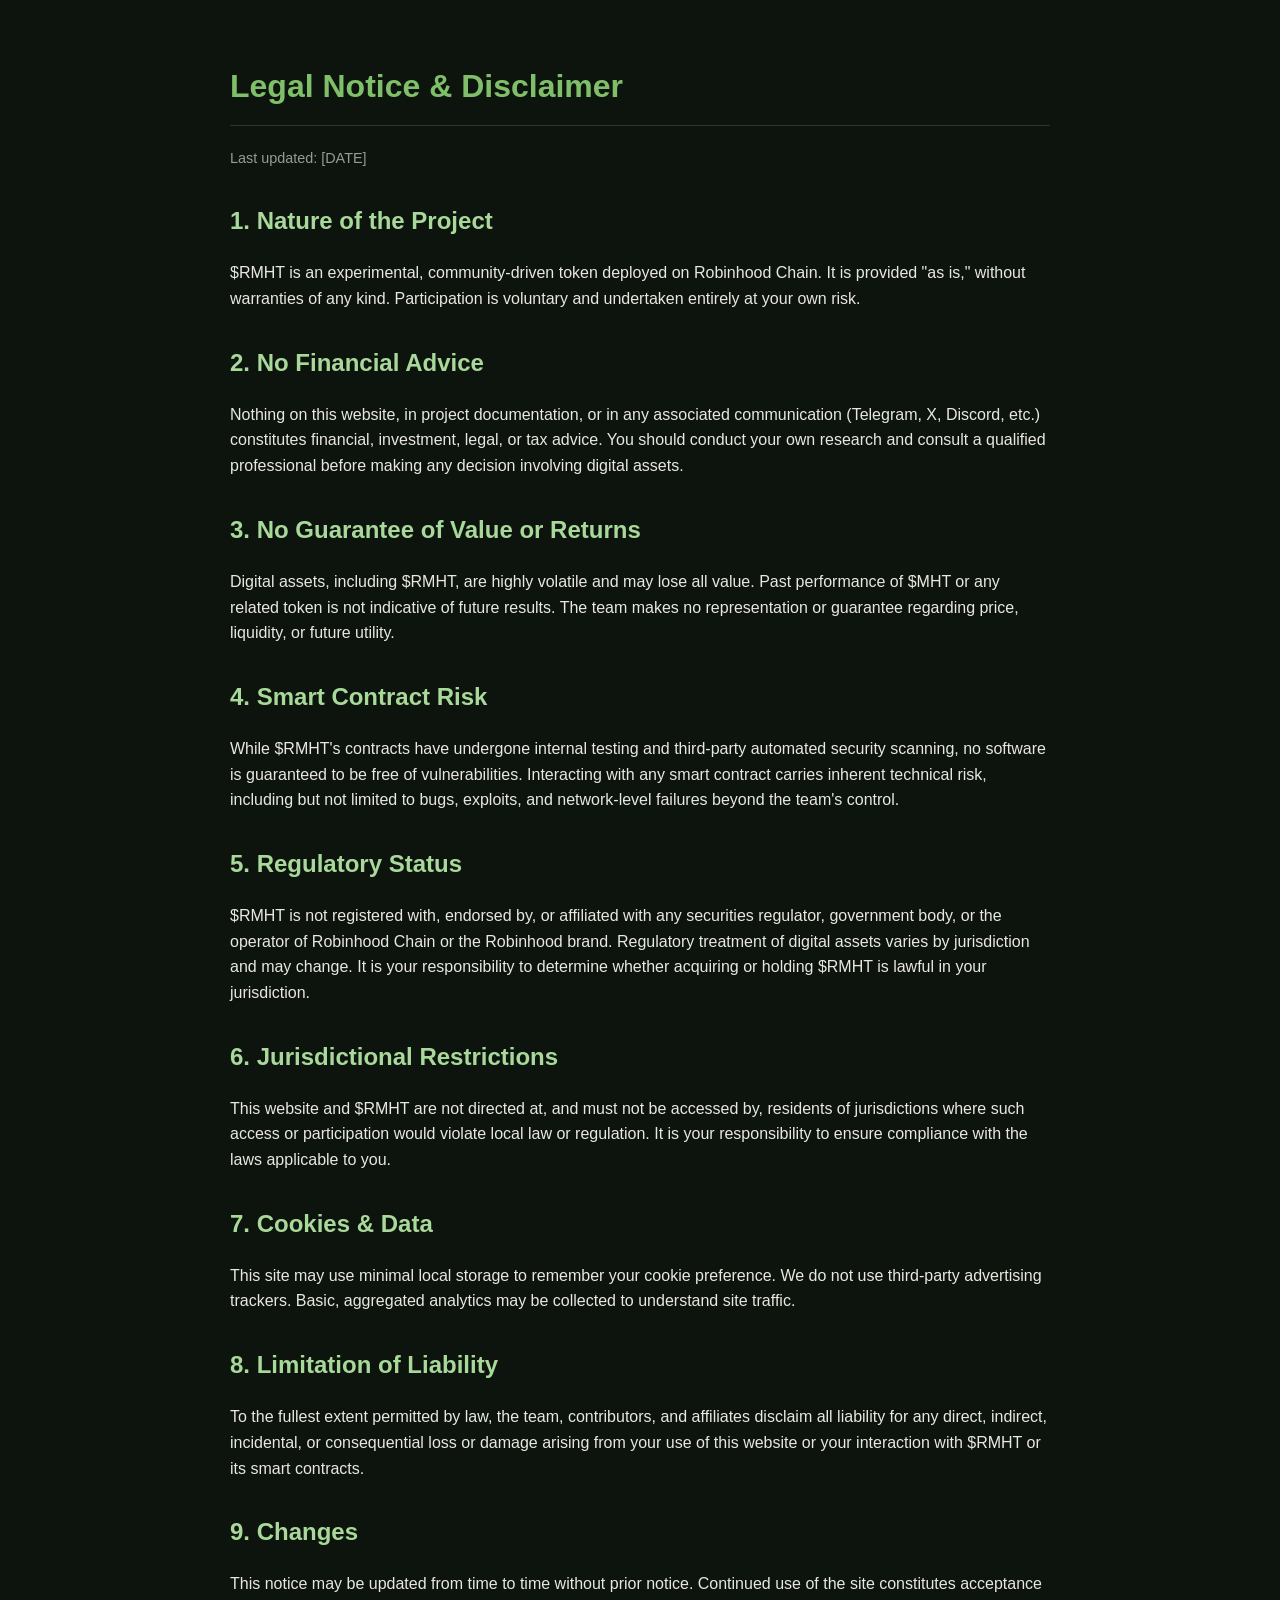
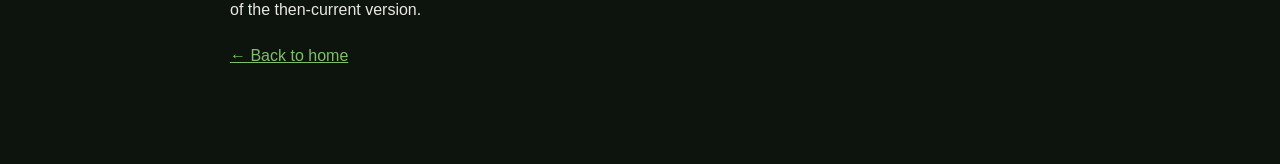
==== legal.html @ cf23a3b7 "Add files via upload" ====
<!DOCTYPE html>
<html lang="en">
<head>
<meta charset="UTF-8">
<meta name="viewport" content="width=device-width, initial-scale=1.0">
<title>Legal Notice & Disclaimer | $RMHT</title>
<meta name="robots" content="index, follow">
<style>
  body {
    background: #0d140d;
    color: #e8e8e0;
    font-family: 'Segoe UI', Arial, sans-serif;
    max-width: 820px;
    margin: 0 auto;
    padding: 40px 24px 80px;
    line-height: 1.6;
  }
  h1 {
    color: #7fbf6a;
    border-bottom: 1px solid #2a3a2a;
    padding-bottom: 12px;
  }
  h2 {
    color: #a8d89a;
    margin-top: 32px;
  }
  a { color: #7fbf6a; }
  .updated {
    color: #999;
    font-size: 0.9em;
    margin-bottom: 32px;
  }
  section { margin-bottom: 20px; }
</style>
</head>
<body>

<h1>Legal Notice &amp; Disclaimer</h1>
<p class="updated">Last updated: [DATE]</p>

<section>
<h2>1. Nature of the Project</h2>
<p>$RMHT is an experimental, community-driven token deployed on Robinhood Chain. It is provided "as is," without warranties of any kind. Participation is voluntary and undertaken entirely at your own risk.</p>
</section>

<section>
<h2>2. No Financial Advice</h2>
<p>Nothing on this website, in project documentation, or in any associated communication (Telegram, X, Discord, etc.) constitutes financial, investment, legal, or tax advice. You should conduct your own research and consult a qualified professional before making any decision involving digital assets.</p>
</section>

<section>
<h2>3. No Guarantee of Value or Returns</h2>
<p>Digital assets, including $RMHT, are highly volatile and may lose all value. Past performance of $MHT or any related token is not indicative of future results. The team makes no representation or guarantee regarding price, liquidity, or future utility.</p>
</section>

<section>
<h2>4. Smart Contract Risk</h2>
<p>While $RMHT's contracts have undergone internal testing and third-party automated security scanning, no software is guaranteed to be free of vulnerabilities. Interacting with any smart contract carries inherent technical risk, including but not limited to bugs, exploits, and network-level failures beyond the team's control.</p>
</section>

<section>
<h2>5. Regulatory Status</h2>
<p>$RMHT is not registered with, endorsed by, or affiliated with any securities regulator, government body, or the operator of Robinhood Chain or the Robinhood brand. Regulatory treatment of digital assets varies by jurisdiction and may change. It is your responsibility to determine whether acquiring or holding $RMHT is lawful in your jurisdiction.</p>
</section>

<section>
<h2>6. Jurisdictional Restrictions</h2>
<p>This website and $RMHT are not directed at, and must not be accessed by, residents of jurisdictions where such access or participation would violate local law or regulation. It is your responsibility to ensure compliance with the laws applicable to you.</p>
</section>

<section>
<h2>7. Cookies &amp; Data</h2>
<p>This site may use minimal local storage to remember your cookie preference. We do not use third-party advertising trackers. Basic, aggregated analytics may be collected to understand site traffic.</p>
</section>

<section>
<h2>8. Limitation of Liability</h2>
<p>To the fullest extent permitted by law, the team, contributors, and affiliates disclaim all liability for any direct, indirect, incidental, or consequential loss or damage arising from your use of this website or your interaction with $RMHT or its smart contracts.</p>
</section>

<section>
<h2>9. Changes</h2>
<p>This notice may be updated from time to time without prior notice. Continued use of the site constitutes acceptance of the then-current version.</p>
</section>

<p><a href="index_rmht.html">&larr; Back to home</a></p>

</body>
</html>
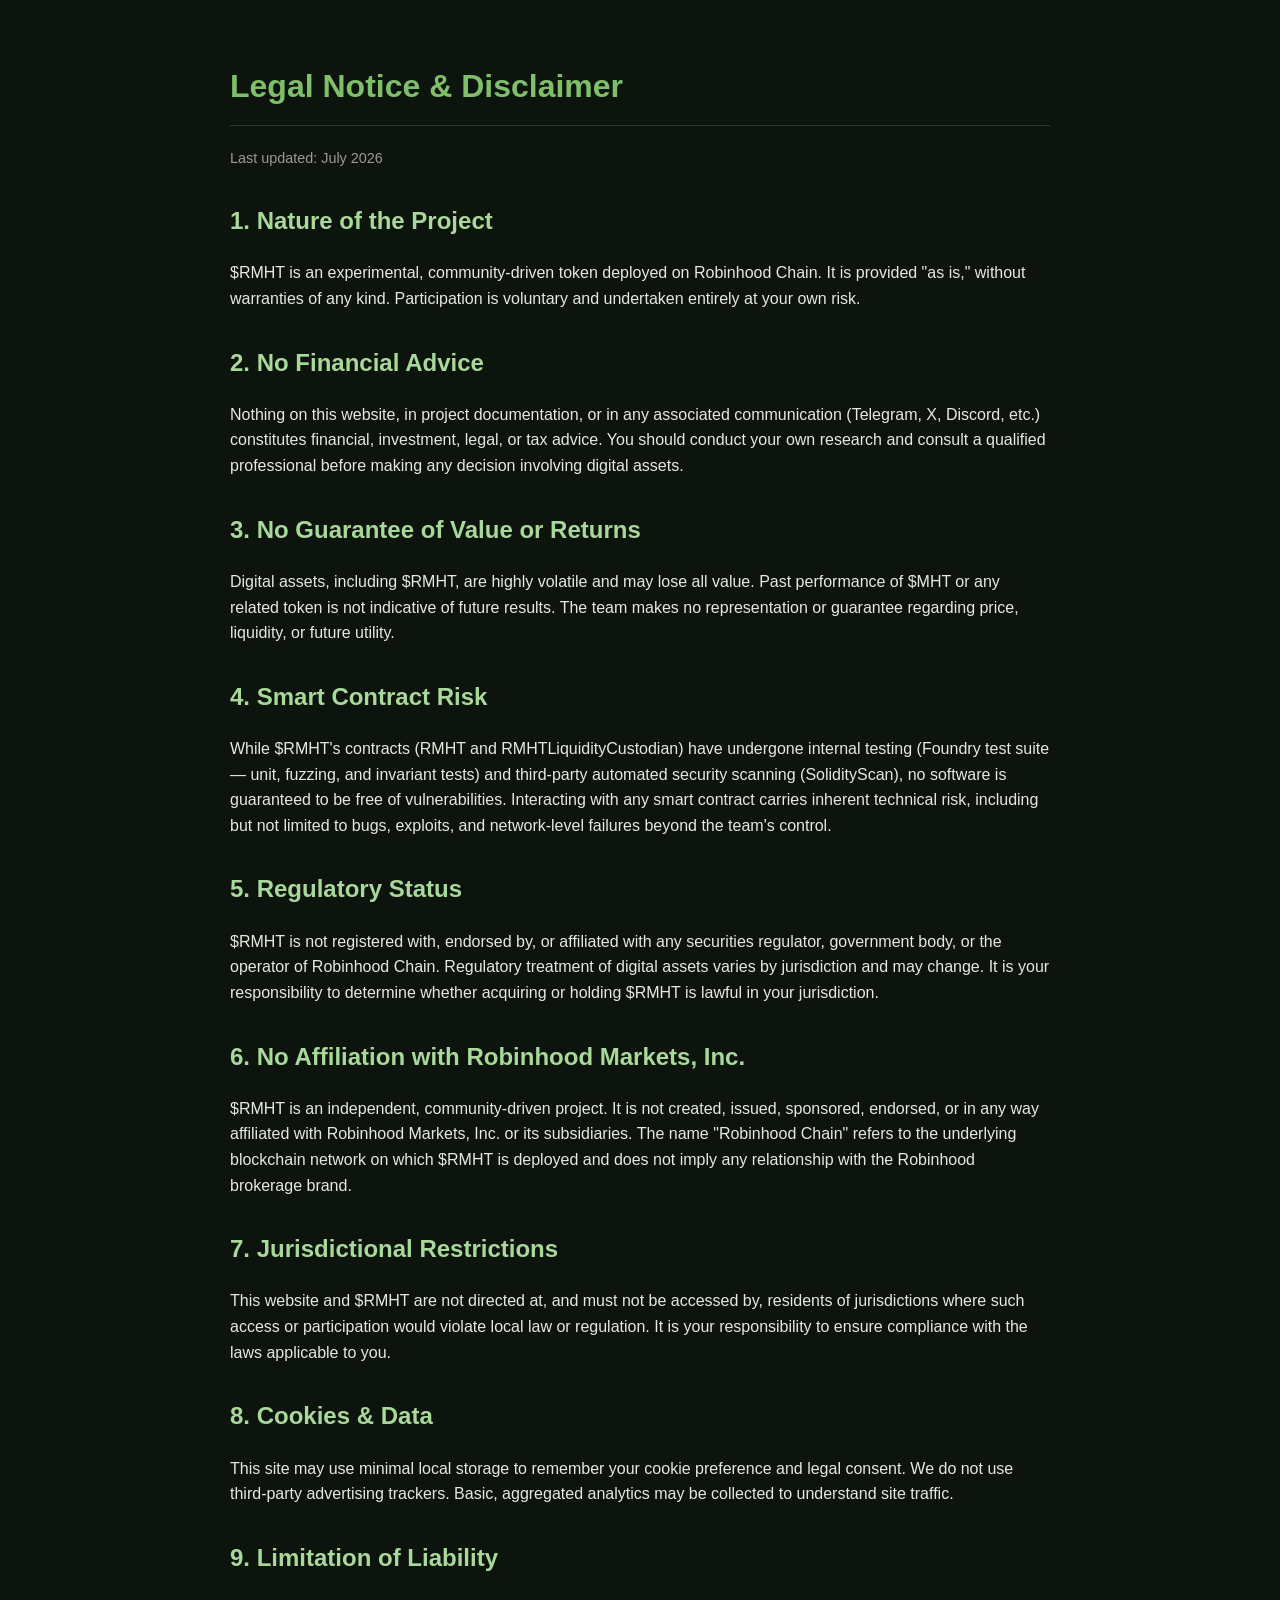
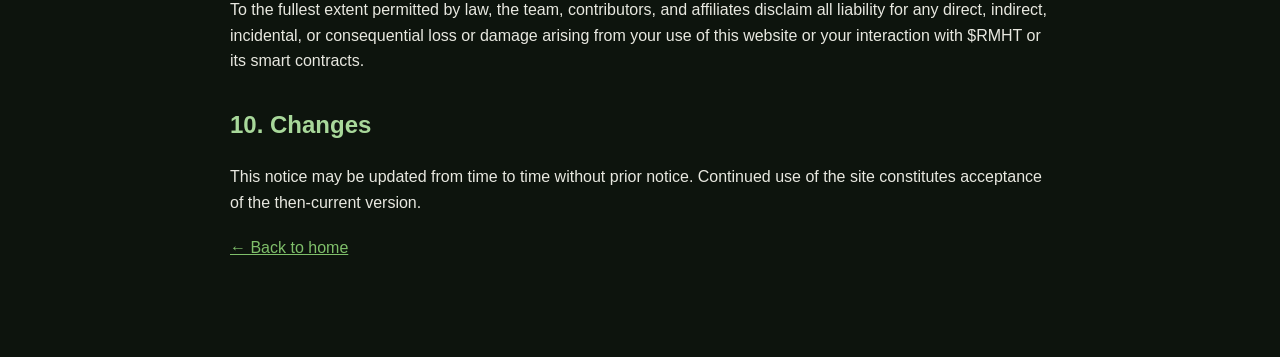
==== commit 85a8e1ba: "Add files via upload" ====
--- a/legal.html
+++ b/legal.html
@@ -36,7 +36,7 @@
 <body>
 
 <h1>Legal Notice &amp; Disclaimer</h1>
-<p class="updated">Last updated: [DATE]</p>
+<p class="updated">Last updated: July 2026</p>
 
 <section>
 <h2>1. Nature of the Project</h2>
@@ -55,35 +55,40 @@
 
 <section>
 <h2>4. Smart Contract Risk</h2>
-<p>While $RMHT's contracts have undergone internal testing and third-party automated security scanning, no software is guaranteed to be free of vulnerabilities. Interacting with any smart contract carries inherent technical risk, including but not limited to bugs, exploits, and network-level failures beyond the team's control.</p>
+<p>While $RMHT's contracts (RMHT and RMHTLiquidityCustodian) have undergone internal testing (Foundry test suite — unit, fuzzing, and invariant tests) and third-party automated security scanning (SolidityScan), no software is guaranteed to be free of vulnerabilities. Interacting with any smart contract carries inherent technical risk, including but not limited to bugs, exploits, and network-level failures beyond the team's control.</p>
 </section>
 
 <section>
 <h2>5. Regulatory Status</h2>
-<p>$RMHT is not registered with, endorsed by, or affiliated with any securities regulator, government body, or the operator of Robinhood Chain or the Robinhood brand. Regulatory treatment of digital assets varies by jurisdiction and may change. It is your responsibility to determine whether acquiring or holding $RMHT is lawful in your jurisdiction.</p>
+<p>$RMHT is not registered with, endorsed by, or affiliated with any securities regulator, government body, or the operator of Robinhood Chain. Regulatory treatment of digital assets varies by jurisdiction and may change. It is your responsibility to determine whether acquiring or holding $RMHT is lawful in your jurisdiction.</p>
 </section>
 
 <section>
-<h2>6. Jurisdictional Restrictions</h2>
+<h2>6. No Affiliation with Robinhood Markets, Inc.</h2>
+<p>$RMHT is an independent, community-driven project. It is not created, issued, sponsored, endorsed, or in any way affiliated with Robinhood Markets, Inc. or its subsidiaries. The name "Robinhood Chain" refers to the underlying blockchain network on which $RMHT is deployed and does not imply any relationship with the Robinhood brokerage brand.</p>
+</section>
+
+<section>
+<h2>7. Jurisdictional Restrictions</h2>
 <p>This website and $RMHT are not directed at, and must not be accessed by, residents of jurisdictions where such access or participation would violate local law or regulation. It is your responsibility to ensure compliance with the laws applicable to you.</p>
 </section>
 
 <section>
-<h2>7. Cookies &amp; Data</h2>
-<p>This site may use minimal local storage to remember your cookie preference. We do not use third-party advertising trackers. Basic, aggregated analytics may be collected to understand site traffic.</p>
+<h2>8. Cookies &amp; Data</h2>
+<p>This site may use minimal local storage to remember your cookie preference and legal consent. We do not use third-party advertising trackers. Basic, aggregated analytics may be collected to understand site traffic.</p>
 </section>
 
 <section>
-<h2>8. Limitation of Liability</h2>
+<h2>9. Limitation of Liability</h2>
 <p>To the fullest extent permitted by law, the team, contributors, and affiliates disclaim all liability for any direct, indirect, incidental, or consequential loss or damage arising from your use of this website or your interaction with $RMHT or its smart contracts.</p>
 </section>
 
 <section>
-<h2>9. Changes</h2>
+<h2>10. Changes</h2>
 <p>This notice may be updated from time to time without prior notice. Continued use of the site constitutes acceptance of the then-current version.</p>
 </section>
 
-<p><a href="index_rmht.html">&larr; Back to home</a></p>
+<p><a href="index.html">&larr; Back to home</a></p>
 
 </body>
 </html>
